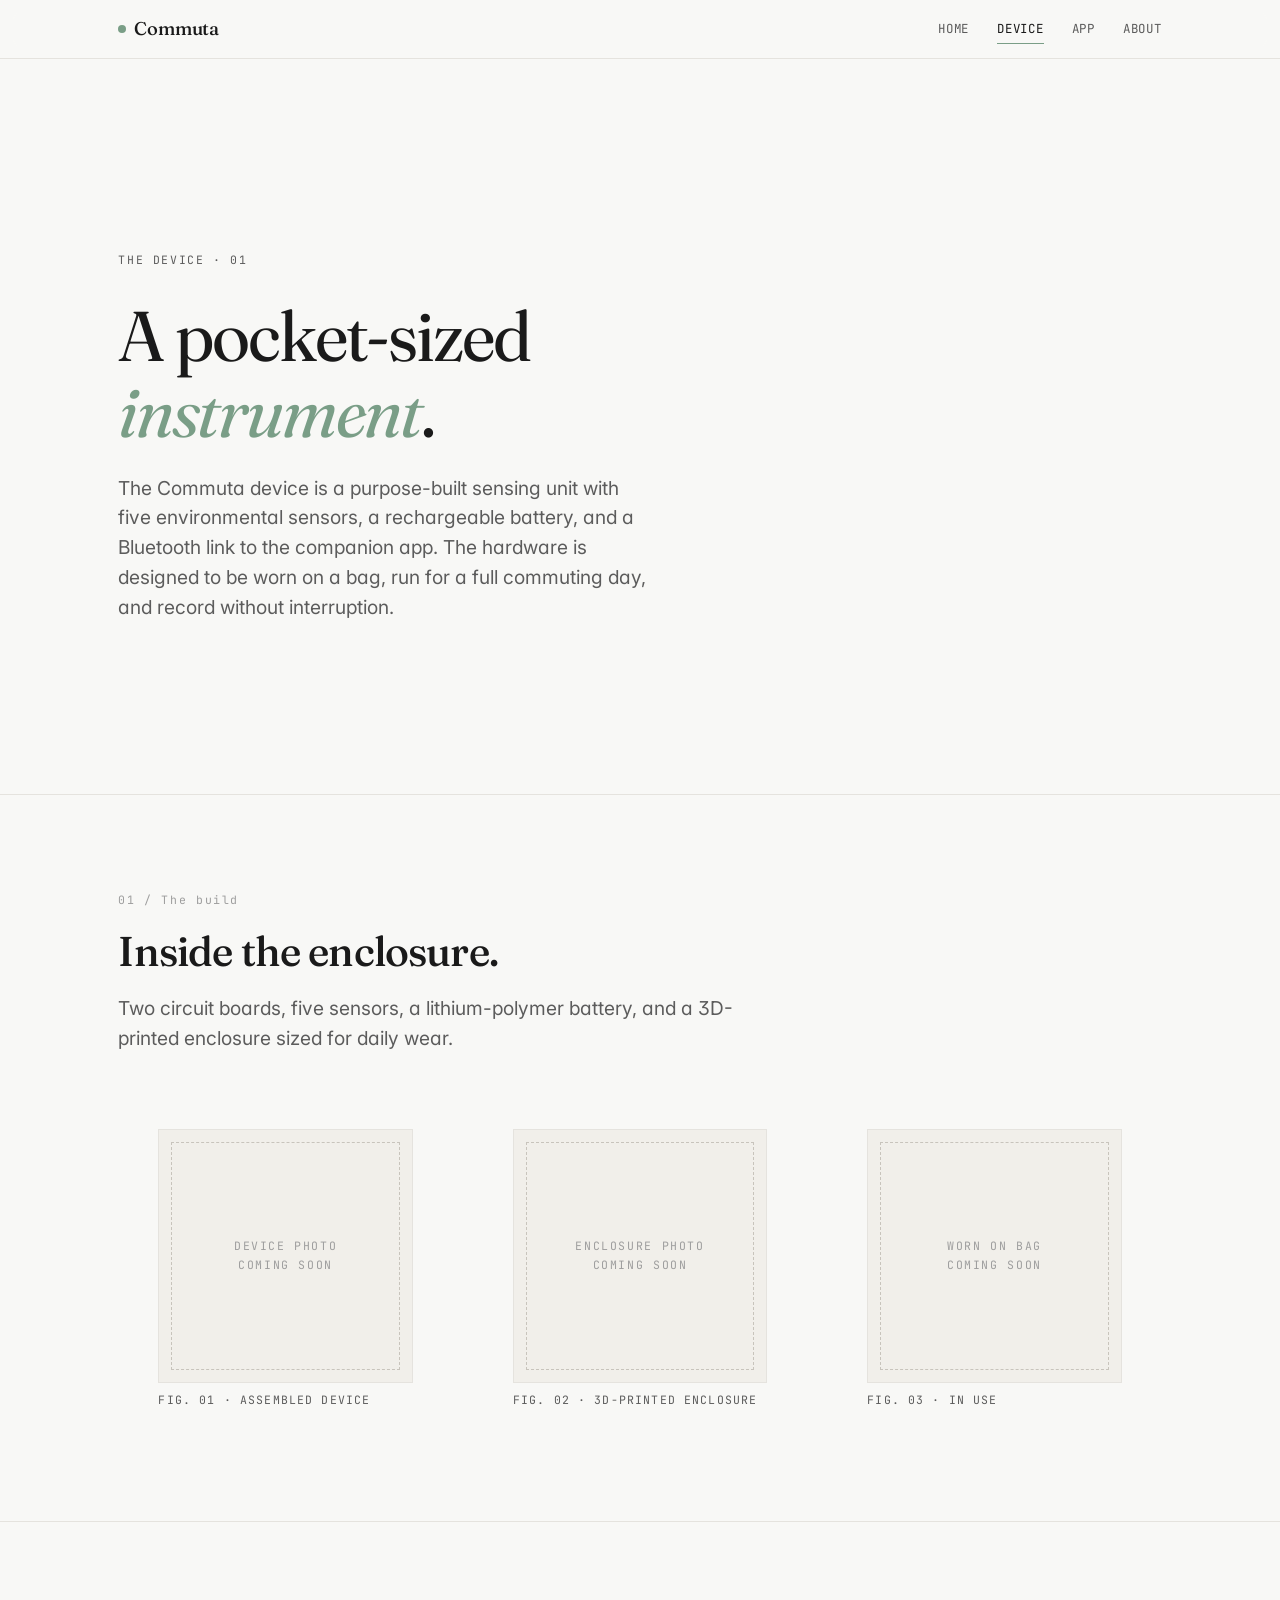
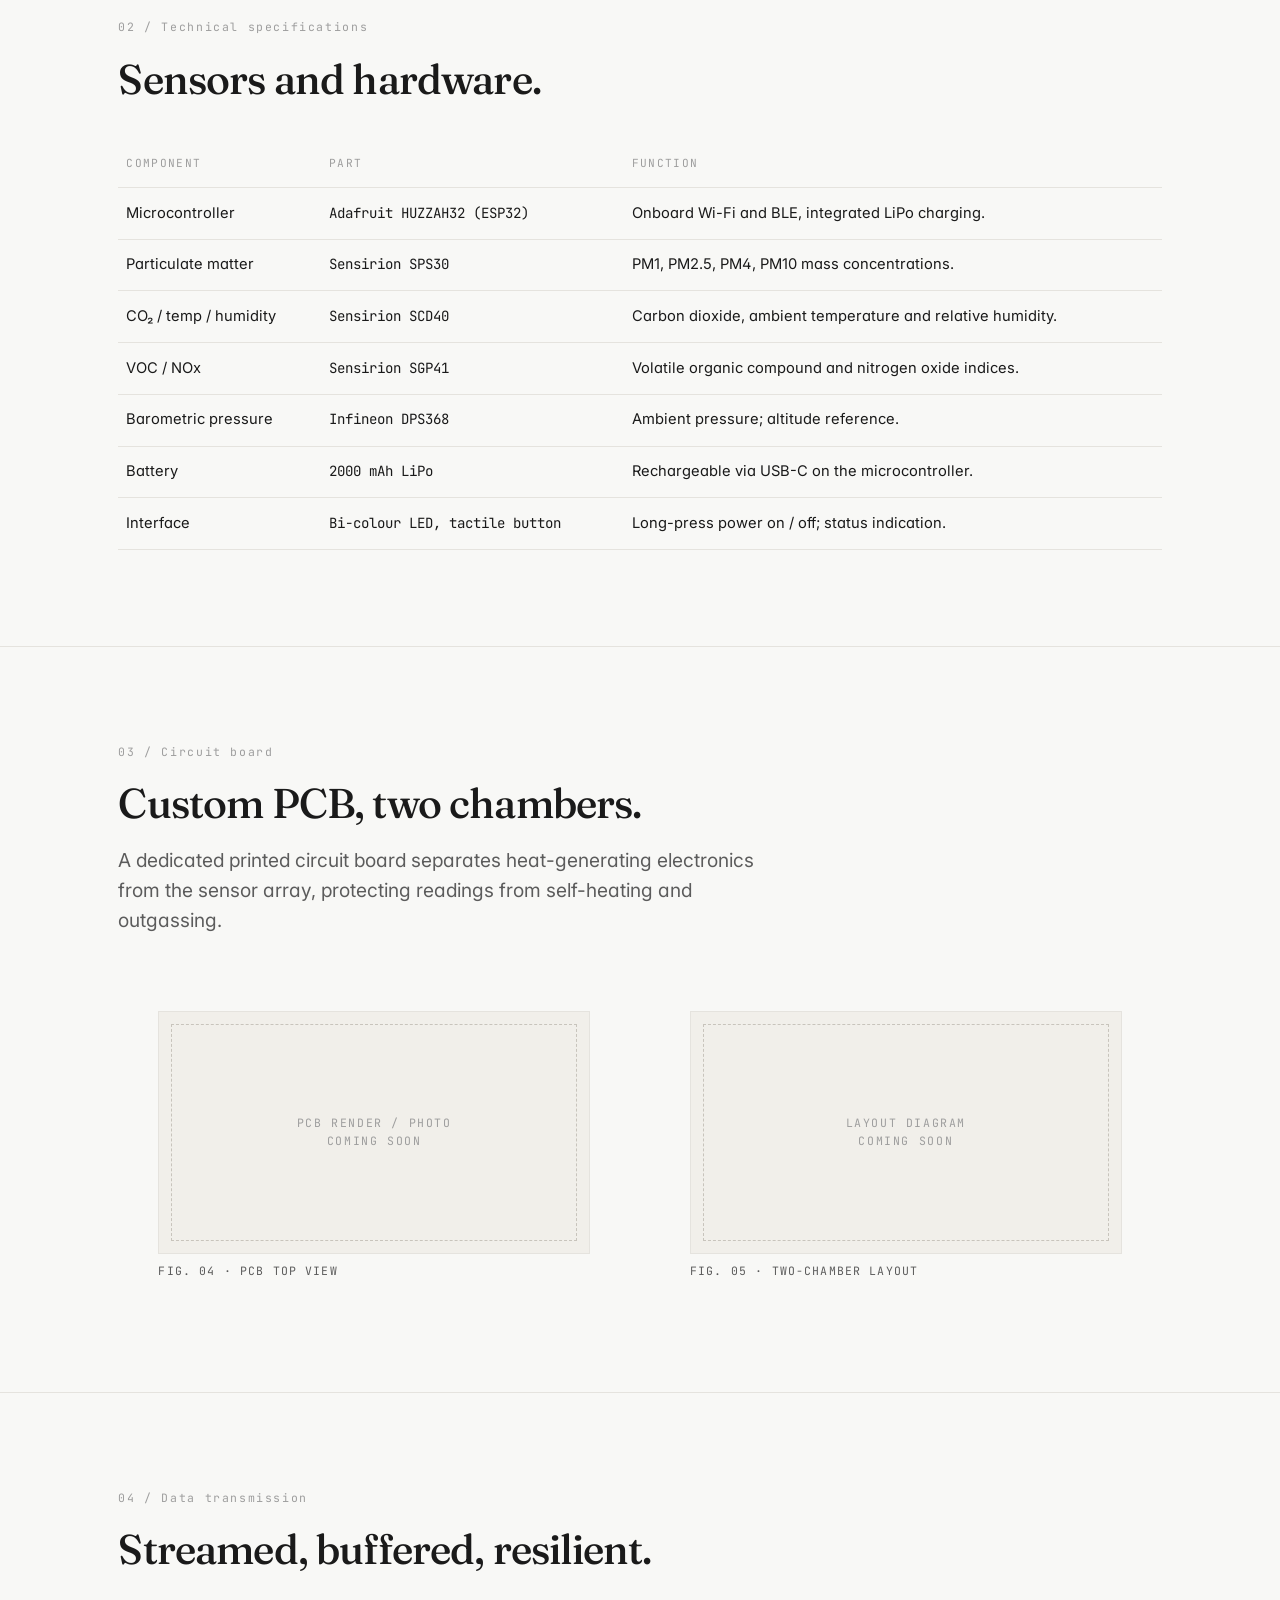
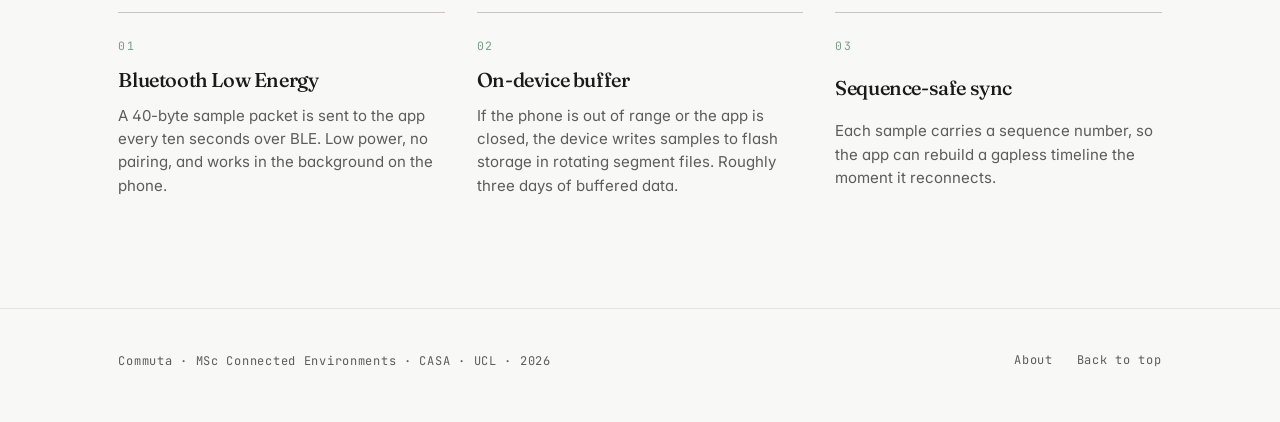
==== device.html @ 0f0882c5 "Landing page" ====
<!doctype html>
<html lang="en">
<head>
  <meta charset="utf-8" />
  <meta name="viewport" content="width=device-width, initial-scale=1" />
  <title>The Device — Commuta</title>
  <meta name="description" content="Hardware, sensors, PCB layout, enclosure and BLE connection for the Commuta portable air quality monitor." />
  <link rel="preconnect" href="https://fonts.googleapis.com" />
  <link rel="preconnect" href="https://fonts.gstatic.com" crossorigin />
  <link rel="stylesheet" href="https://fonts.googleapis.com/css2?family=Fraunces:opsz,wght@9..144,400;9..144,500;9..144,600&family=Inter:wght@400;500;600&family=JetBrains+Mono:wght@400;500&display=swap" />
  <link rel="stylesheet" href="styles.css" />
</head>
<body>

  <header class="nav">
    <div class="container nav__inner">
      <a href="index.html" class="brand" aria-label="Commuta — home">
        <span class="brand__dot" aria-hidden="true"></span>
        Commuta
      </a>
      <nav class="nav__links" aria-label="Primary">
        <a href="index.html">Home</a>
        <a href="device.html" aria-current="page">Device</a>
        <a href="app.html">App</a>
        <a href="about.html">About</a>
      </nav>
    </div>
  </header>

  <main>

    <!-- Hero -->
    <section class="section section--first">
      <div class="container">
        <div class="hero">
          <div class="eyebrow hero__eyebrow">
            The device · 01
          </div>
          <h1 class="hero__title">
            A pocket-sized <em>instrument</em>.
          </h1>
          <p class="lead hero__lead">
            The Commuta device is a purpose-built sensing unit with five
            environmental sensors, a rechargeable battery, and a Bluetooth
            link to the companion app. The hardware is designed to be worn
            on a bag, run for a full commuting day, and record without
            interruption.
          </p>
        </div>
      </div>
    </section>

    <!-- The build -->
    <section class="section">
      <div class="container">
        <header class="section-head">
          <span class="section-head__num">01 / The build</span>
          <h2>Inside the enclosure.</h2>
          <p class="lead">
            Two circuit boards, five sensors, a lithium-polymer battery,
            and a 3D-printed enclosure sized for daily wear.
          </p>
        </header>

        <div class="gallery gallery--3">
          <figure>
            <div class="media media--square">
              <span class="media__label">Device photo<br />coming soon</span>
            </div>
            <figcaption class="text-muted mono" style="font-size:0.72rem;letter-spacing:0.1em;text-transform:uppercase;margin-top:0.5rem;">Fig. 01 · Assembled device</figcaption>
          </figure>
          <figure>
            <div class="media media--square">
              <span class="media__label">Enclosure photo<br />coming soon</span>
            </div>
            <figcaption class="text-muted mono" style="font-size:0.72rem;letter-spacing:0.1em;text-transform:uppercase;margin-top:0.5rem;">Fig. 02 · 3D-printed enclosure</figcaption>
          </figure>
          <figure>
            <div class="media media--square">
              <span class="media__label">Worn on bag<br />coming soon</span>
            </div>
            <figcaption class="text-muted mono" style="font-size:0.72rem;letter-spacing:0.1em;text-transform:uppercase;margin-top:0.5rem;">Fig. 03 · In use</figcaption>
          </figure>
        </div>
      </div>
    </section>

    <!-- Technical specifications -->
    <section class="section">
      <div class="container">
        <header class="section-head">
          <span class="section-head__num">02 / Technical specifications</span>
          <h2>Sensors and hardware.</h2>
        </header>

        <table class="data-table">
          <thead>
            <tr>
              <th>Component</th>
              <th>Part</th>
              <th>Function</th>
            </tr>
          </thead>
          <tbody>
            <tr>
              <td>Microcontroller</td>
              <td class="mono">Adafruit HUZZAH32 (ESP32)</td>
              <td>Onboard Wi-Fi and BLE, integrated LiPo charging.</td>
            </tr>
            <tr>
              <td>Particulate matter</td>
              <td class="mono">Sensirion SPS30</td>
              <td>PM1, PM2.5, PM4, PM10 mass concentrations.</td>
            </tr>
            <tr>
              <td>CO₂ / temp / humidity</td>
              <td class="mono">Sensirion SCD40</td>
              <td>Carbon dioxide, ambient temperature and relative humidity.</td>
            </tr>
            <tr>
              <td>VOC / NOx</td>
              <td class="mono">Sensirion SGP41</td>
              <td>Volatile organic compound and nitrogen oxide indices.</td>
            </tr>
            <tr>
              <td>Barometric pressure</td>
              <td class="mono">Infineon DPS368</td>
              <td>Ambient pressure; altitude reference.</td>
            </tr>
            <tr>
              <td>Battery</td>
              <td class="mono">2000 mAh LiPo</td>
              <td>Rechargeable via USB-C on the microcontroller.</td>
            </tr>
            <tr>
              <td>Interface</td>
              <td class="mono">Bi-colour LED, tactile button</td>
              <td>Long-press power on / off; status indication.</td>
            </tr>
          </tbody>
        </table>
      </div>
    </section>

    <!-- PCB -->
    <section class="section">
      <div class="container">
        <header class="section-head">
          <span class="section-head__num">03 / Circuit board</span>
          <h2>Custom PCB, two chambers.</h2>
          <p class="lead">
            A dedicated printed circuit board separates heat-generating
            electronics from the sensor array, protecting readings from
            self-heating and outgassing.
          </p>
        </header>

        <div class="gallery">
          <figure>
            <div class="media media--wide">
              <span class="media__label">PCB render / photo<br />coming soon</span>
            </div>
            <figcaption class="text-muted mono" style="font-size:0.72rem;letter-spacing:0.1em;text-transform:uppercase;margin-top:0.5rem;">Fig. 04 · PCB top view</figcaption>
          </figure>
          <figure>
            <div class="media media--wide">
              <span class="media__label">Layout diagram<br />coming soon</span>
            </div>
            <figcaption class="text-muted mono" style="font-size:0.72rem;letter-spacing:0.1em;text-transform:uppercase;margin-top:0.5rem;">Fig. 05 · Two-chamber layout</figcaption>
          </figure>
        </div>
      </div>
    </section>

    <!-- Data transmission -->
    <section class="section">
      <div class="container">
        <header class="section-head">
          <span class="section-head__num">04 / Data transmission</span>
          <h2>Streamed, buffered, resilient.</h2>
        </header>

        <div class="feature-list">
          <div class="feature">
            <span class="feature__num">01</span>
            <h3 class="feature__title">Bluetooth Low Energy</h3>
            <p class="feature__body">
              A 40-byte sample packet is sent to the app every ten seconds
              over BLE. Low power, no pairing, and works in the background
              on the phone.
            </p>
          </div>
          <div class="feature">
            <span class="feature__num">02</span>
            <h3 class="feature__title">On-device buffer</h3>
            <p class="feature__body">
              If the phone is out of range or the app is closed, the device
              writes samples to flash storage in rotating segment files.
              Roughly three days of buffered data.
            </p>
          </div>
          <div class="feature">
            <span class="feature__num">03</span>
            <h3 class="feature__title">Sequence-safe sync</h3>
            <p class="feature__body">
              Each sample carries a sequence number, so the app can rebuild
              a gapless timeline the moment it reconnects.
            </p>
          </div>
        </div>
      </div>
    </section>

  </main>

  <footer class="footer">
    <div class="container footer__inner">
      <div>
        Commuta · MSc Connected Environments · CASA · UCL · 2026
      </div>
      <div class="footer__links">
        <a href="about.html">About</a>
        <a href="#top">Back to top</a>
      </div>
    </div>
  </footer>

</body>
</html>
---- styles.css ----
/* =========================================================
   Commuta — Exhibition site stylesheet
   Palette derived from the Commuta app (Morandi tones)
   ========================================================= */

/* ---------- Tokens ---------- */
:root {
  /* Backgrounds */
  --bg:            #F8F8F6;
  --surface:       #FFFFFF;
  --surface-alt:   #F1EFEA;

  /* Text */
  --text:          #1A1A1A;
  --text-muted:    #5C5C5C;
  --text-subtle:   #9E9E9E;

  /* Accents */
  --sage:          #7A9E87;
  --dusty:         #8FA3B1;
  --mint:          #B8D4C1;

  /* DAQI band colours */
  --daqi-low:      #7A9E87;
  --daqi-mod:      #D4A96A;
  --daqi-high:     #CC7A6F;
  --daqi-vhigh:    #9B4A42;

  /* Structure */
  --rule:          #E5E3DE;
  --rule-strong:   #C8C4BC;

  /* Type */
  --font-display:  "Fraunces", Georgia, serif;
  --font-body:     "Inter", system-ui, -apple-system, sans-serif;
  --font-mono:     "JetBrains Mono", ui-monospace, "SF Mono", Menlo, monospace;

  /* Rhythm */
  --max:           1120px;
  --gutter:        clamp(1.25rem, 3vw, 2.5rem);
}

/* ---------- Reset ---------- */
*, *::before, *::after { box-sizing: border-box; }
html, body { margin: 0; padding: 0; }
img, svg, video { max-width: 100%; display: block; }
a { color: inherit; text-decoration: none; }
button { font: inherit; cursor: pointer; }

html {
  scroll-behavior: smooth;
  -webkit-text-size-adjust: 100%;
}

body {
  font-family: var(--font-body);
  font-size: 16px;
  line-height: 1.6;
  color: var(--text);
  background: var(--bg);
  font-feature-settings: "ss01", "cv11";
  -webkit-font-smoothing: antialiased;
}

/* ---------- Typography scale ---------- */
.eyebrow {
  font-family: var(--font-mono);
  font-size: 0.72rem;
  letter-spacing: 0.14em;
  text-transform: uppercase;
  color: var(--text-muted);
}

h1, h2, h3, h4 {
  font-family: var(--font-display);
  font-weight: 500;
  letter-spacing: -0.02em;
  line-height: 1.08;
  color: var(--text);
  margin: 0;
}

h1 {
  font-size: clamp(2.4rem, 6vw, 4.4rem);
  font-weight: 400;
  letter-spacing: -0.03em;
}

h2 {
  font-size: clamp(1.75rem, 3.4vw, 2.6rem);
  font-weight: 500;
}

h3 {
  font-size: clamp(1.15rem, 1.8vw, 1.35rem);
  font-weight: 500;
}

p { margin: 0 0 1em; }

.lead {
  font-size: clamp(1.05rem, 1.5vw, 1.2rem);
  line-height: 1.55;
  color: var(--text-muted);
  max-width: 40em;
}

.mono {
  font-family: var(--font-mono);
  font-variant-numeric: tabular-nums;
}

/* ---------- Layout ---------- */
.container {
  width: 100%;
  max-width: var(--max);
  margin: 0 auto;
  padding-inline: var(--gutter);
}

.section {
  padding-block: clamp(3.5rem, 8vw, 6rem);
  border-top: 1px solid var(--rule);
}

.section--first { border-top: 0; }

/* ---------- Navigation ---------- */
.nav {
  position: sticky;
  top: 0;
  z-index: 20;
  background: rgba(248, 248, 246, 0.85);
  backdrop-filter: saturate(1.4) blur(10px);
  -webkit-backdrop-filter: saturate(1.4) blur(10px);
  border-bottom: 1px solid var(--rule);
}

.nav__inner {
  display: flex;
  align-items: center;
  justify-content: space-between;
  gap: 2rem;
  padding-block: 0.9rem;
}

.brand {
  display: inline-flex;
  align-items: center;
  gap: 0.5rem;
  font-family: var(--font-display);
  font-size: 1.15rem;
  font-weight: 500;
  letter-spacing: -0.01em;
  color: var(--text);
}

.brand__dot {
  width: 8px;
  height: 8px;
  border-radius: 50%;
  background: var(--sage);
  display: inline-block;
}

.nav__links {
  display: flex;
  gap: clamp(1rem, 2.5vw, 1.75rem);
  align-items: center;
  font-family: var(--font-mono);
  font-size: 0.78rem;
  letter-spacing: 0.06em;
  text-transform: uppercase;
}

.nav__links a {
  color: var(--text-muted);
  padding-block: 0.25rem;
  border-bottom: 1px solid transparent;
  transition: color 0.15s, border-color 0.15s;
}

.nav__links a:hover { color: var(--text); }

.nav__links a[aria-current="page"] {
  color: var(--text);
  border-bottom-color: var(--sage);
}

/* ---------- Hero ---------- */
.hero {
  padding-top: clamp(3rem, 8vw, 6rem);
  padding-bottom: clamp(2rem, 5vw, 3.5rem);
}

.hero__eyebrow { margin-bottom: 1.75rem; }

.hero__title {
  max-width: 15ch;
  margin-bottom: 1.5rem;
}

.hero__title em {
  font-style: italic;
  color: var(--sage);
  font-weight: 400;
}

.hero__lead { max-width: 44ch; }

/* ---------- Instrument readout (signature element) ---------- */
.readout {
  background: var(--surface);
  border: 1px solid var(--rule);
  border-radius: 4px;
  padding: 1.25rem 1.5rem;
  display: grid;
  gap: 0.75rem;
  font-family: var(--font-mono);
  font-size: 0.85rem;
  box-shadow: 0 1px 0 rgba(0,0,0,0.02);
}

.readout__header {
  display: flex;
  justify-content: space-between;
  align-items: baseline;
  padding-bottom: 0.75rem;
  border-bottom: 1px solid var(--rule);
  margin-bottom: 0.25rem;
}

.readout__title {
  font-family: var(--font-mono);
  font-size: 0.72rem;
  letter-spacing: 0.14em;
  text-transform: uppercase;
  color: var(--text-muted);
}

.readout__status {
  font-size: 0.7rem;
  letter-spacing: 0.1em;
  text-transform: uppercase;
  color: var(--sage);
  display: inline-flex;
  align-items: center;
  gap: 0.4rem;
}

.readout__status::before {
  content: "";
  width: 6px;
  height: 6px;
  border-radius: 50%;
  background: var(--sage);
  animation: pulse 2.4s ease-in-out infinite;
}

@keyframes pulse {
  0%, 100% { opacity: 1; }
  50%      { opacity: 0.3; }
}

@media (prefers-reduced-motion: reduce) {
  .readout__status::before { animation: none; }
}

.readout__row {
  display: grid;
  grid-template-columns: 16px 5rem 1fr 4rem;
  align-items: baseline;
  gap: 0.6rem;
  padding-block: 0.15rem;
}

@media (min-width: 640px) {
  .readout__row {
    grid-template-columns: 16px 5.5rem 1fr 4rem 5rem;
    gap: 0.75rem;
  }
}

.readout__dot {
  width: 8px;
  height: 8px;
  border-radius: 50%;
  justify-self: center;
}
.readout__dot--low   { background: var(--daqi-low); }
.readout__dot--mod   { background: var(--daqi-mod); }
.readout__dot--high  { background: var(--daqi-high); }

.readout__label {
  color: var(--text);
  letter-spacing: 0.02em;
}

.readout__spec {
  color: var(--text-subtle);
  font-size: 0.72rem;
  display: none;
}

@media (min-width: 640px) {
  .readout__spec { display: inline; }
}

.readout__value {
  text-align: right;
  color: var(--text);
  font-weight: 500;
  font-variant-numeric: tabular-nums;
}

.readout__band {
  text-align: right;
  color: var(--text-muted);
  font-size: 0.72rem;
  letter-spacing: 0.1em;
  text-transform: uppercase;
  grid-column: 2 / -1;
  padding-top: 0.1rem;
}

@media (min-width: 640px) {
  .readout__band {
    grid-column: auto;
    padding-top: 0;
  }
}

.readout__foot {
  margin-top: 0.5rem;
  padding-top: 0.75rem;
  border-top: 1px dashed var(--rule);
  font-size: 0.7rem;
  color: var(--text-subtle);
  letter-spacing: 0.06em;
  text-transform: uppercase;
  text-align: right;
}

/* ---------- Two-column intro ---------- */
.split {
  display: grid;
  grid-template-columns: 1fr;
  gap: clamp(2rem, 4vw, 3.5rem);
  align-items: start;
}

@media (min-width: 780px) {
  .split { grid-template-columns: minmax(0, 1.15fr) minmax(0, 1fr); }
}

/* ---------- Section headers with numbered eyebrow ---------- */
.section-head {
  display: grid;
  grid-template-columns: 1fr;
  gap: 1.25rem;
  margin-bottom: 2.5rem;
  max-width: 42em;
}

.section-head__num {
  font-family: var(--font-mono);
  font-size: 0.72rem;
  letter-spacing: 0.14em;
  color: var(--text-subtle);
}

/* ---------- Spec grid ---------- */
.specs {
  display: grid;
  grid-template-columns: repeat(auto-fill, minmax(200px, 1fr));
  gap: 1px;
  background: var(--rule);
  border: 1px solid var(--rule);
}

.spec {
  background: var(--surface);
  padding: 1.25rem;
  display: grid;
  gap: 0.5rem;
  min-height: 130px;
}

.spec__label {
  font-family: var(--font-mono);
  font-size: 0.68rem;
  letter-spacing: 0.12em;
  text-transform: uppercase;
  color: var(--text-subtle);
}

.spec__value {
  font-family: var(--font-display);
  font-size: 1.25rem;
  font-weight: 500;
  color: var(--text);
  line-height: 1.15;
}

.spec__note {
  font-size: 0.82rem;
  color: var(--text-muted);
  line-height: 1.45;
}

/* ---------- Feature list ---------- */
.feature-list {
  display: grid;
  gap: 2rem;
  grid-template-columns: 1fr;
}

@media (min-width: 780px) {
  .feature-list { grid-template-columns: repeat(3, 1fr); }
}

.feature {
  display: grid;
  gap: 0.75rem;
  padding-top: 1.5rem;
  border-top: 1px solid var(--rule-strong);
}

.feature__num {
  font-family: var(--font-mono);
  font-size: 0.72rem;
  color: var(--sage);
  letter-spacing: 0.12em;
}

.feature__title {
  font-family: var(--font-display);
  font-size: 1.25rem;
  font-weight: 500;
  line-height: 1.2;
}

.feature__body {
  font-size: 0.94rem;
  color: var(--text-muted);
  line-height: 1.55;
}

/* ---------- Media placeholder ---------- */
.media {
  background: var(--surface-alt);
  border: 1px solid var(--rule);
  aspect-ratio: 4 / 3;
  display: grid;
  place-items: center;
  color: var(--text-subtle);
  font-family: var(--font-mono);
  font-size: 0.72rem;
  letter-spacing: 0.14em;
  text-transform: uppercase;
  position: relative;
  overflow: hidden;
}

.media::before {
  content: "";
  position: absolute;
  inset: 12px;
  border: 1px dashed var(--rule-strong);
  pointer-events: none;
}

.media--tall { aspect-ratio: 3 / 4; }
.media--wide { aspect-ratio: 16 / 9; }
.media--square { aspect-ratio: 1 / 1; }

.media__label {
  position: relative;
  z-index: 1;
  text-align: center;
  padding: 1rem;
}

/* ---------- Gallery grid ---------- */
.gallery {
  display: grid;
  gap: 1.25rem;
  grid-template-columns: 1fr;
}

@media (min-width: 640px) {
  .gallery { grid-template-columns: repeat(2, 1fr); }
}

@media (min-width: 960px) {
  .gallery--3 { grid-template-columns: repeat(3, 1fr); }
}

/* ---------- Prose block ---------- */
.prose {
  max-width: 38em;
  font-size: 1.02rem;
  line-height: 1.7;
  color: var(--text);
}

.prose p { margin-bottom: 1.25em; }

.prose a {
  color: var(--sage);
  border-bottom: 1px solid var(--mint);
  transition: border-color 0.15s;
}

.prose a:hover { border-bottom-color: var(--sage); }

/* ---------- Data tables (device specs) ---------- */
.data-table {
  width: 100%;
  border-collapse: collapse;
  font-size: 0.92rem;
}

.data-table th,
.data-table td {
  padding: 0.85rem 0.5rem;
  border-bottom: 1px solid var(--rule);
  text-align: left;
  vertical-align: top;
}

.data-table th {
  font-family: var(--font-mono);
  font-size: 0.7rem;
  letter-spacing: 0.12em;
  text-transform: uppercase;
  color: var(--text-subtle);
  font-weight: 400;
}

.data-table td.mono { font-size: 0.88rem; }

/* ---------- Callout / next steps ---------- */
.callout {
  background: var(--surface);
  border: 1px solid var(--rule);
  padding: clamp(1.5rem, 3vw, 2.25rem);
  display: grid;
  gap: 1rem;
}

.callout__eyebrow {
  font-family: var(--font-mono);
  font-size: 0.72rem;
  letter-spacing: 0.14em;
  text-transform: uppercase;
  color: var(--sage);
}

/* ---------- Page links (bottom of home) ---------- */
.page-links {
  display: grid;
  gap: 1px;
  background: var(--rule);
  border: 1px solid var(--rule);
}

@media (min-width: 780px) {
  .page-links { grid-template-columns: repeat(3, 1fr); }
}

.page-link {
  background: var(--surface);
  padding: 1.75rem 1.5rem;
  display: grid;
  gap: 0.5rem;
  transition: background 0.15s;
}

.page-link:hover { background: var(--surface-alt); }

.page-link__num {
  font-family: var(--font-mono);
  font-size: 0.7rem;
  letter-spacing: 0.14em;
  color: var(--text-subtle);
}

.page-link__title {
  font-family: var(--font-display);
  font-size: 1.35rem;
  font-weight: 500;
}

.page-link__body {
  font-size: 0.9rem;
  color: var(--text-muted);
  line-height: 1.5;
}

.page-link__arrow {
  font-family: var(--font-mono);
  color: var(--sage);
  font-size: 0.82rem;
  margin-top: 0.5rem;
}

/* ---------- Footer ---------- */
.footer {
  border-top: 1px solid var(--rule);
  padding-block: 2.5rem 3rem;
  font-family: var(--font-mono);
  font-size: 0.75rem;
  letter-spacing: 0.06em;
  color: var(--text-muted);
}

.footer__inner {
  display: grid;
  gap: 1.25rem;
  grid-template-columns: 1fr;
}

@media (min-width: 640px) {
  .footer__inner {
    grid-template-columns: 1fr auto;
    align-items: center;
  }
}

.footer__links {
  display: flex;
  gap: 1.5rem;
  flex-wrap: wrap;
}

.footer__links a {
  border-bottom: 1px solid transparent;
  transition: border-color 0.15s;
  padding-block: 0.15rem;
}

.footer__links a:hover { border-bottom-color: var(--sage); }

/* ---------- Utility ---------- */
.stack-sm > * + * { margin-top: 0.5rem; }
.stack-md > * + * { margin-top: 1rem; }
.stack-lg > * + * { margin-top: 2rem; }

.text-muted   { color: var(--text-muted); }
.text-subtle  { color: var(--text-subtle); }

/* ---------- Focus states ---------- */
a:focus-visible,
button:focus-visible {
  outline: 2px solid var(--sage);
  outline-offset: 3px;
  border-radius: 2px;
}
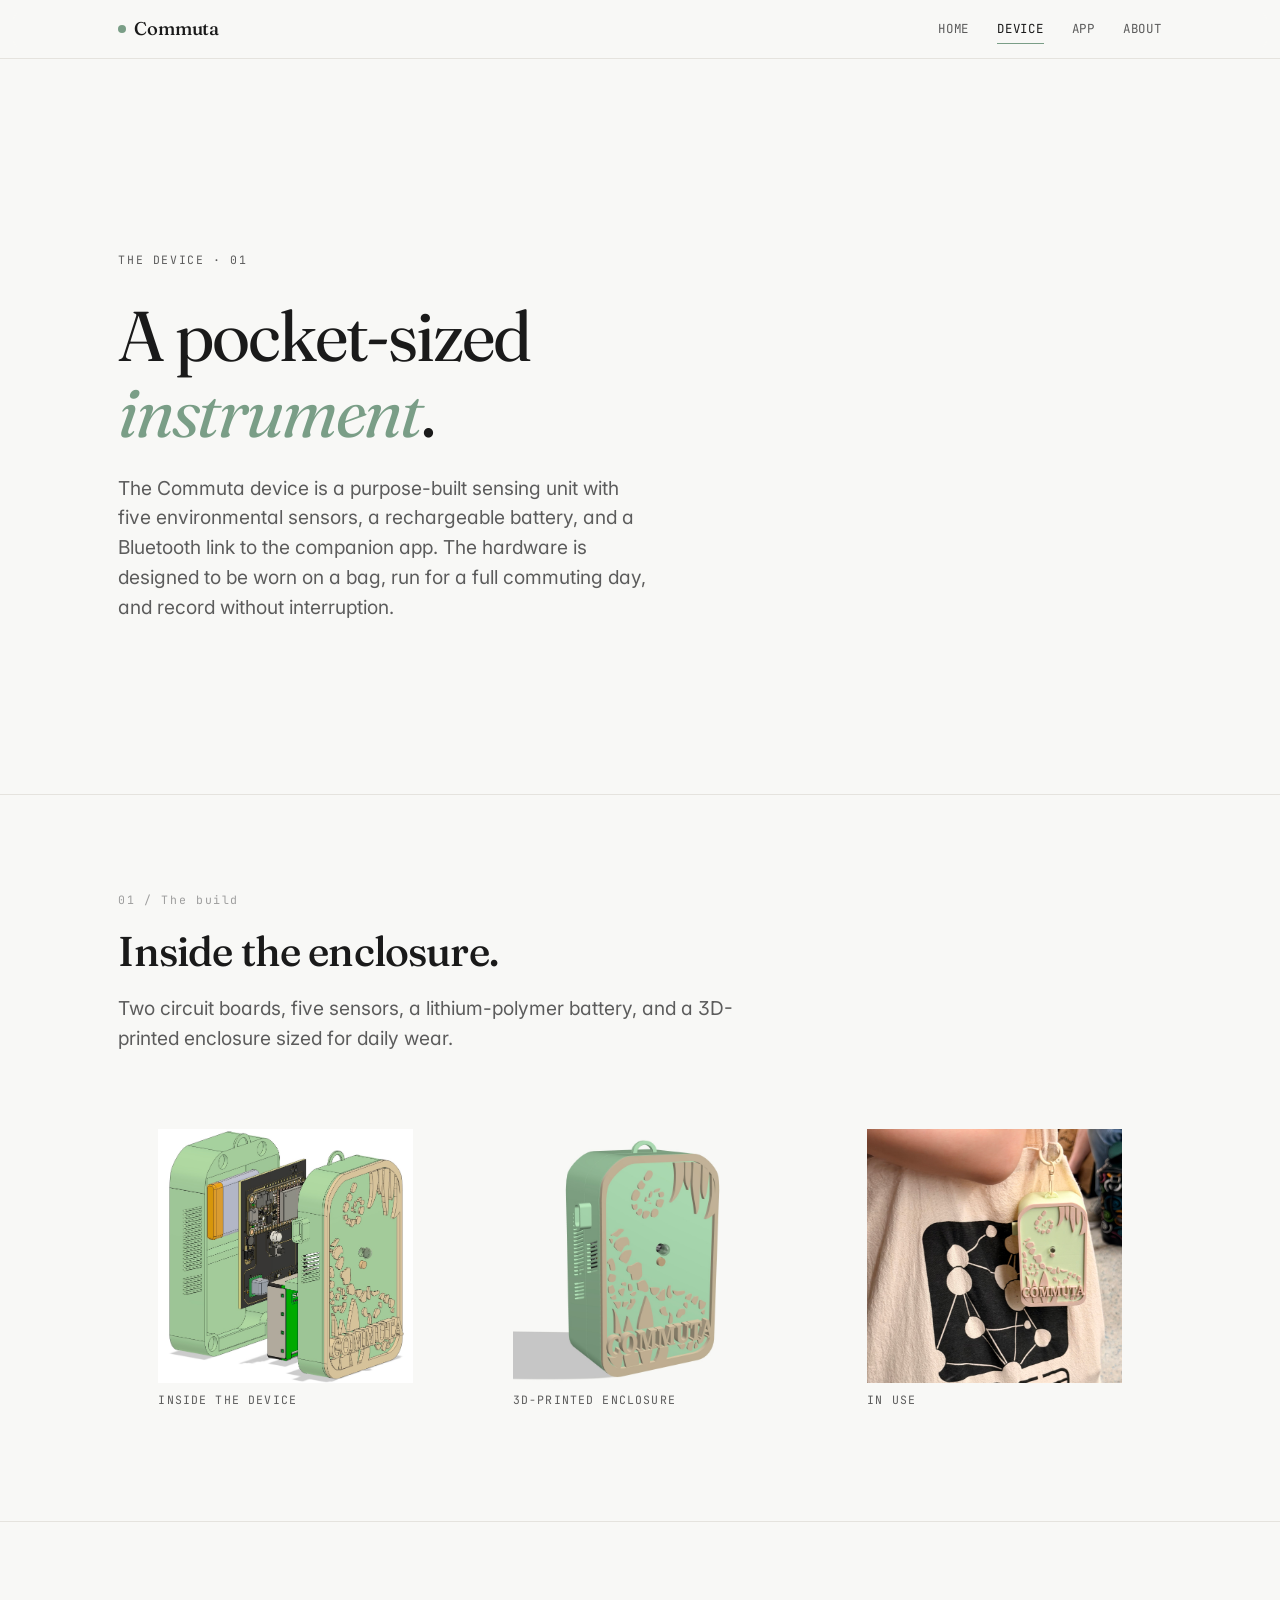
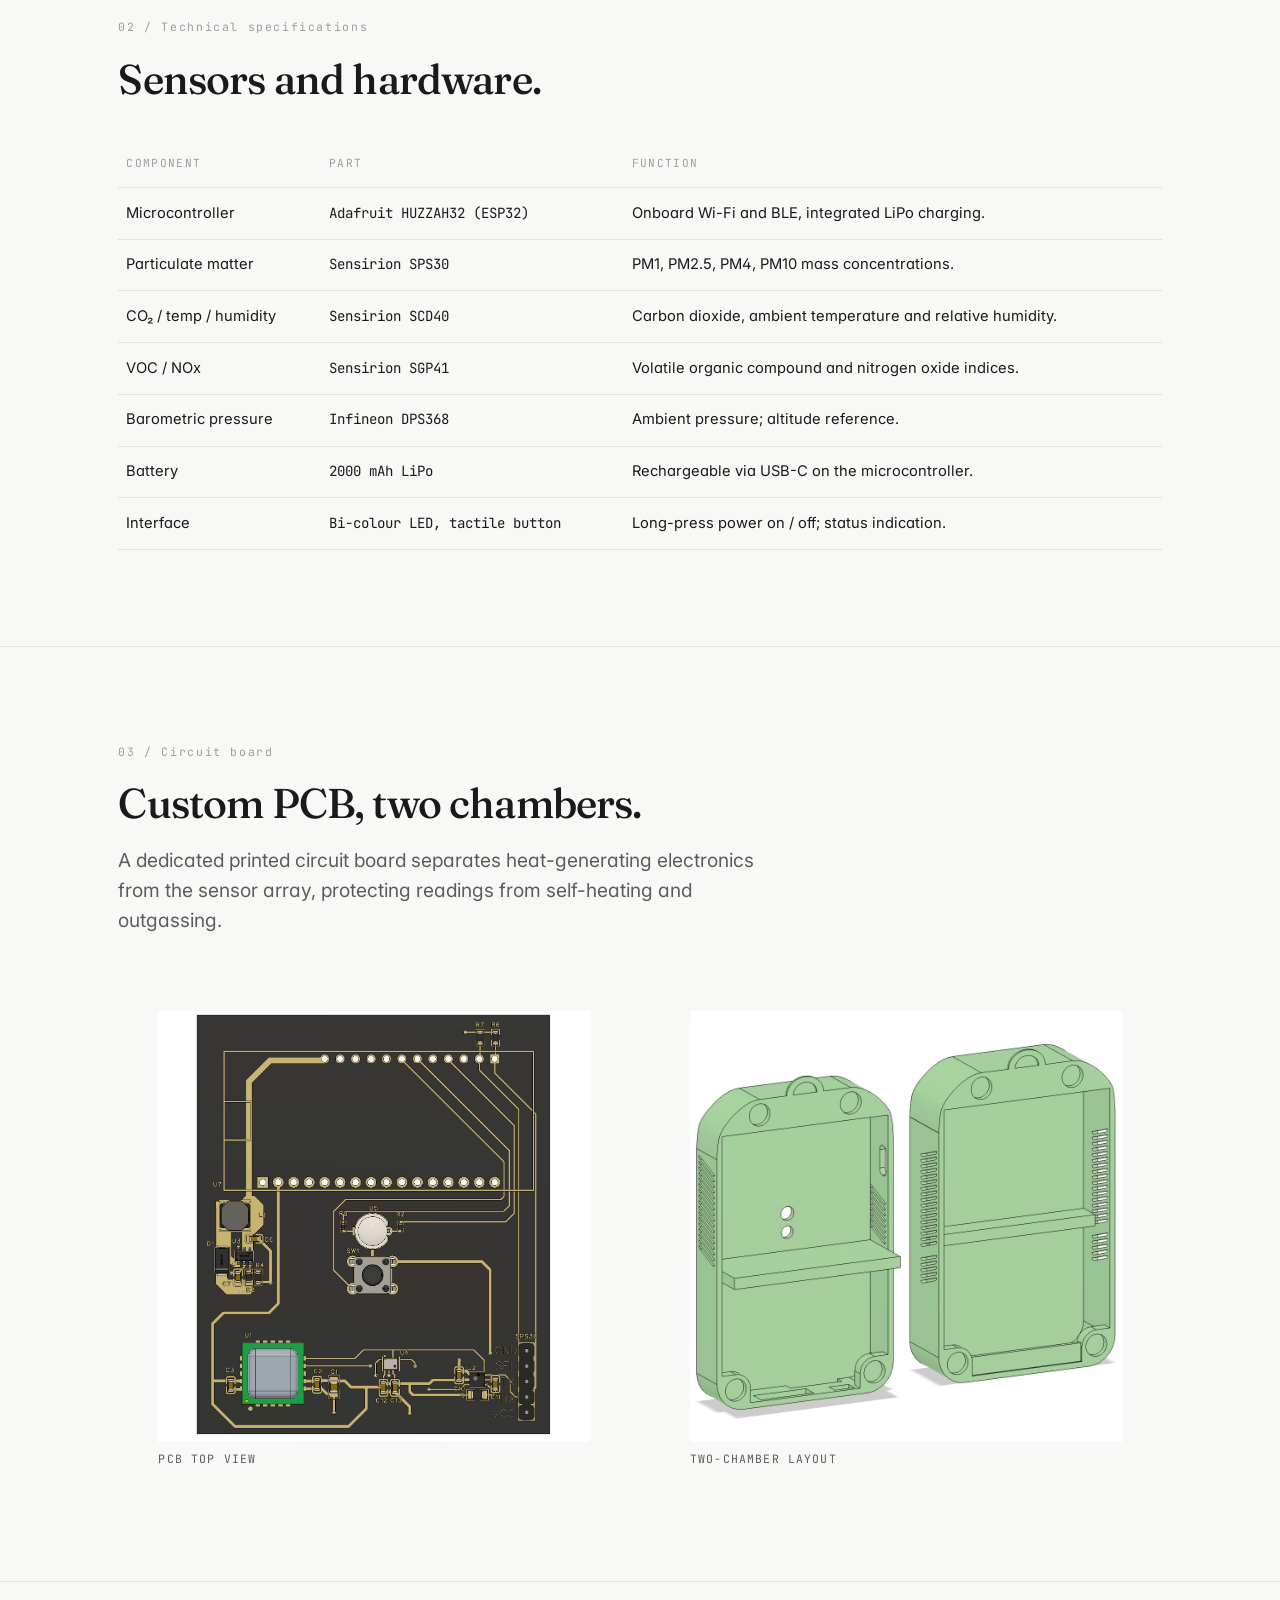
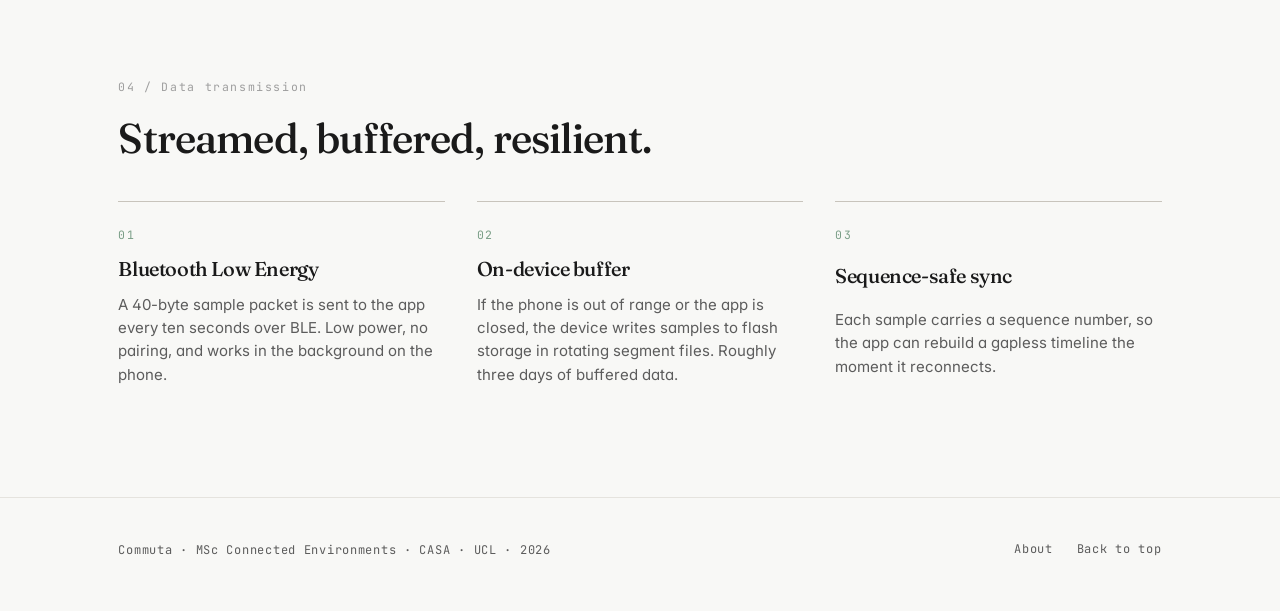
==== commit ddd5dcd1: "Landing page pictures" ====
--- a/device.html
+++ b/device.html
@@ -64,22 +64,16 @@
 
         <div class="gallery gallery--3">
           <figure>
-            <div class="media media--square">
-              <span class="media__label">Device photo<br />coming soon</span>
-            </div>
-            <figcaption class="text-muted mono" style="font-size:0.72rem;letter-spacing:0.1em;text-transform:uppercase;margin-top:0.5rem;">Fig. 01 · Assembled device</figcaption>
-          </figure>
-          <figure>
-            <div class="media media--square">
-              <span class="media__label">Enclosure photo<br />coming soon</span>
-            </div>
-            <figcaption class="text-muted mono" style="font-size:0.72rem;letter-spacing:0.1em;text-transform:uppercase;margin-top:0.5rem;">Fig. 02 · 3D-printed enclosure</figcaption>
-          </figure>
-          <figure>
-            <div class="media media--square">
-              <span class="media__label">Worn on bag<br />coming soon</span>
-            </div>
-            <figcaption class="text-muted mono" style="font-size:0.72rem;letter-spacing:0.1em;text-transform:uppercase;margin-top:0.5rem;">Fig. 03 · In use</figcaption>
+            <img src="images/whats_inside.jpg" alt="Interior of the Commuta device with the enclosure opened, showing the PCB, sensors, and battery" style="width:100%; aspect-ratio:1/1; object-fit:cover; display:block;" />
+            <figcaption class="text-muted mono" style="font-size:0.72rem;letter-spacing:0.1em;text-transform:uppercase;margin-top:0.5rem;">Inside the device</figcaption>
+          </figure>
+          <figure>
+            <img src="images/3D_printed_enclosure.jpg" alt="The 3D-printed mint-coloured enclosure that houses the Commuta device" style="width:100%; aspect-ratio:1/1; object-fit:cover; display:block;" />
+            <figcaption class="text-muted mono" style="font-size:0.72rem;letter-spacing:0.1em;text-transform:uppercase;margin-top:0.5rem;">3D-printed enclosure</figcaption>
+          </figure>
+          <figure>
+            <img src="images/In_use.jpg" alt="The Commuta device clipped to a bag while being worn on the Underground" style="width:100%; aspect-ratio:1/1; object-fit:cover; display:block;" />
+            <figcaption class="text-muted mono" style="font-size:0.72rem;letter-spacing:0.1em;text-transform:uppercase;margin-top:0.5rem;">In use</figcaption>
           </figure>
         </div>
       </div>
@@ -157,16 +151,12 @@
 
         <div class="gallery">
           <figure>
-            <div class="media media--wide">
-              <span class="media__label">PCB render / photo<br />coming soon</span>
-            </div>
-            <figcaption class="text-muted mono" style="font-size:0.72rem;letter-spacing:0.1em;text-transform:uppercase;margin-top:0.5rem;">Fig. 04 · PCB top view</figcaption>
-          </figure>
-          <figure>
-            <div class="media media--wide">
-              <span class="media__label">Layout diagram<br />coming soon</span>
-            </div>
-            <figcaption class="text-muted mono" style="font-size:0.72rem;letter-spacing:0.1em;text-transform:uppercase;margin-top:0.5rem;">Fig. 05 · Two-chamber layout</figcaption>
+            <img src="images/PCB_top_view.jpg" alt="Top-down view of the custom Commuta PCB" style="width:100%; aspect-ratio:1/1; object-fit:cover; display:block;" />
+            <figcaption class="text-muted mono" style="font-size:0.72rem;letter-spacing:0.1em;text-transform:uppercase;margin-top:0.5rem;">PCB top view</figcaption>
+          </figure>
+          <figure>
+            <img src="images/Two-chamber_layout.jpg" alt="Diagram of the PCB's two-chamber layout, separating heat-generating electronics from the sensor array" style="width:100%; aspect-ratio:1/1; object-fit:cover; display:block;" />
+            <figcaption class="text-muted mono" style="font-size:0.72rem;letter-spacing:0.1em;text-transform:uppercase;margin-top:0.5rem;">Two-chamber layout</figcaption>
           </figure>
         </div>
       </div>
